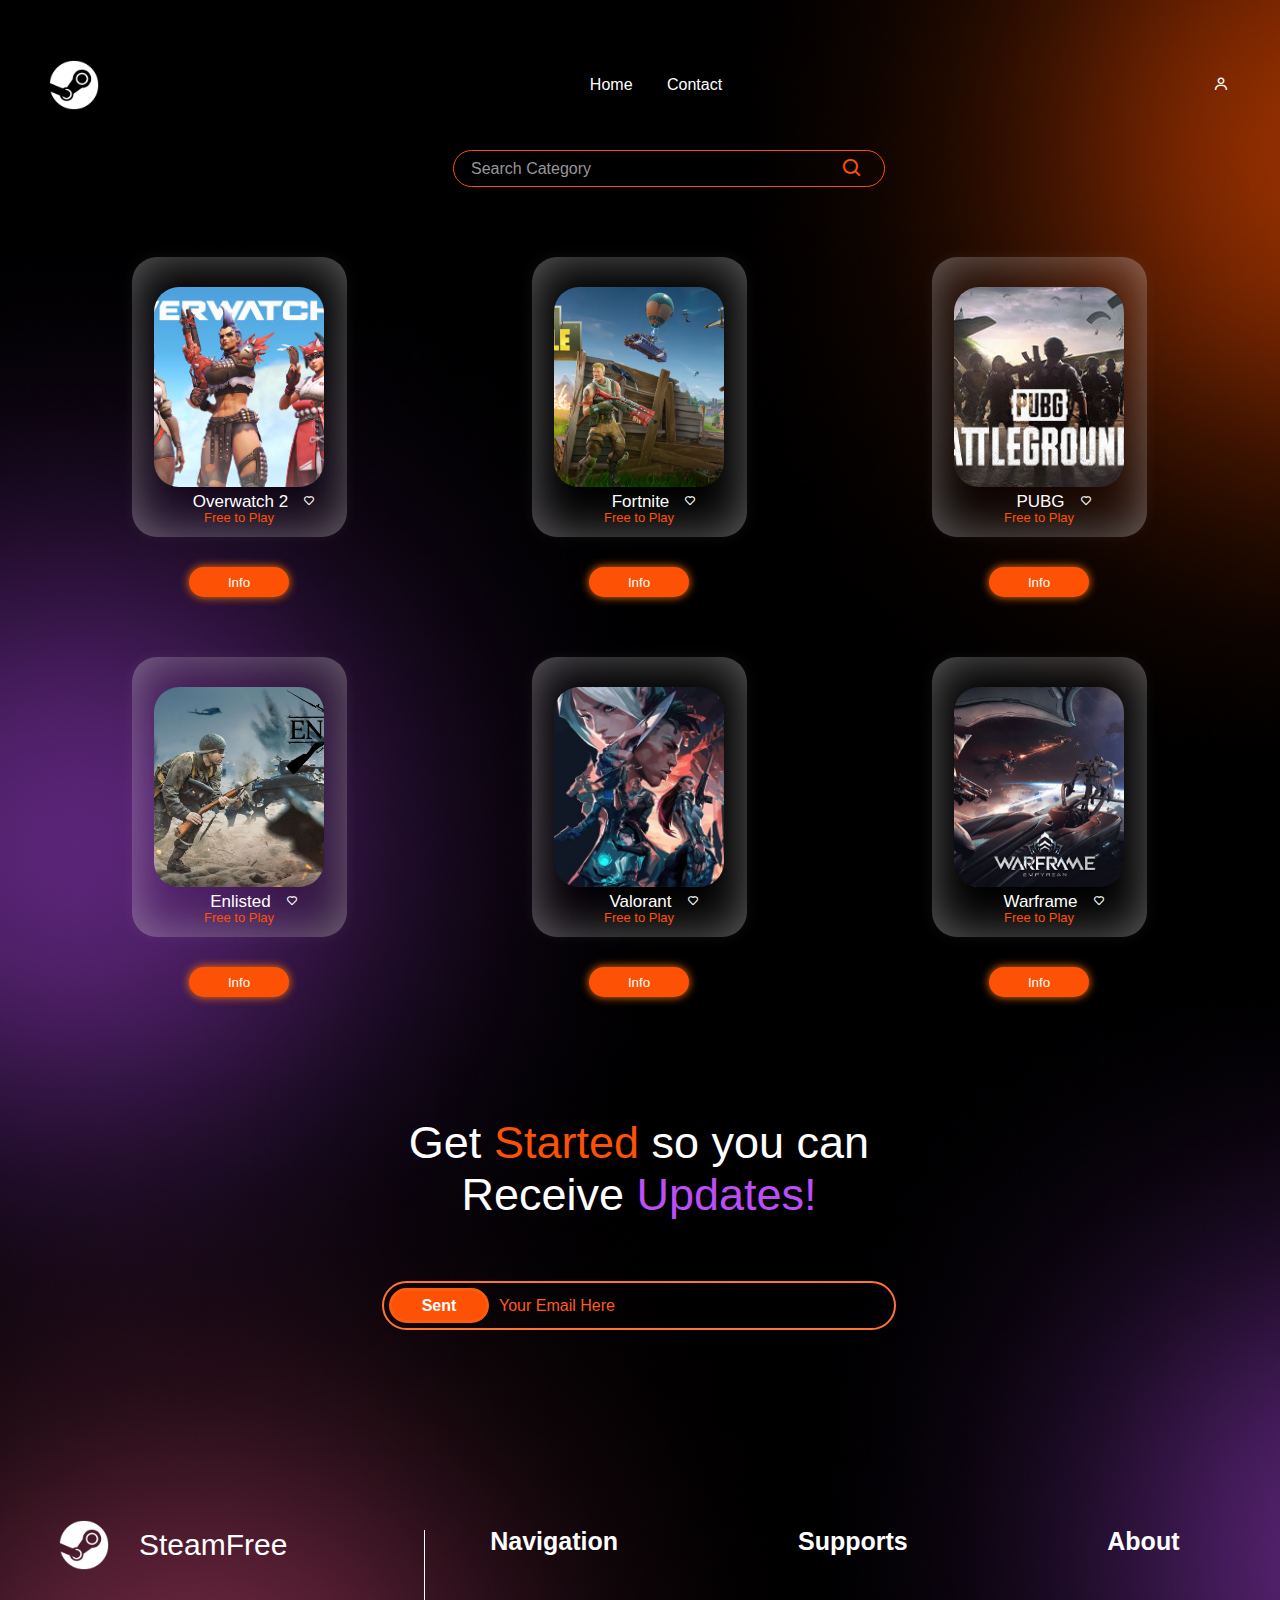
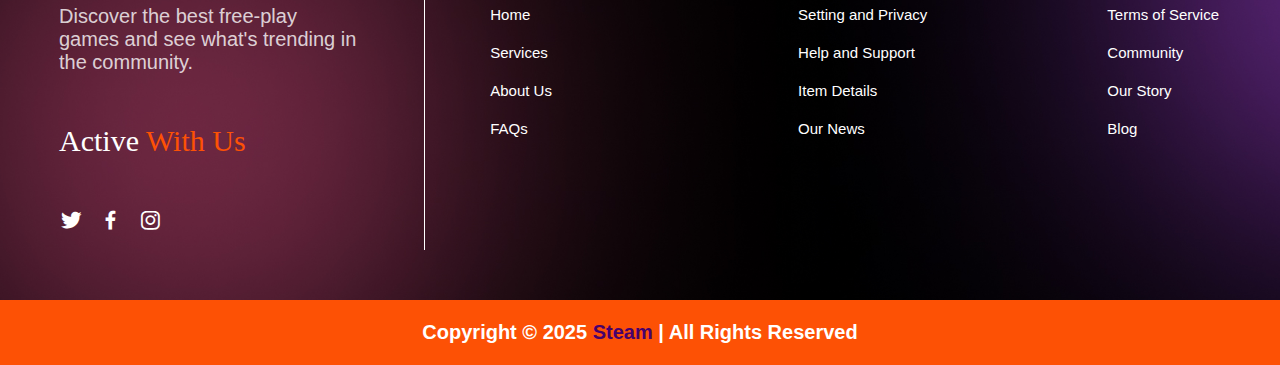
==== HTML/catalog.html @ d7d96346 "se modificaron iconos" ====
<!DOCTYPE html>
<html lang="en">

<head>
    <meta charset="UTF-8">
    <meta name="viewport" content="width=device-width, initial-scale=1.0">
    <link rel="stylesheet" href="../CSS/catalog.css">
    <link href="https://api.fontshare.com/v2/css?f[]=nippo@200,300,400,500,700&display=swap" rel="stylesheet">
    <link href="https://api.fontshare.com/v2/css?f[]=satoshi@300,301,400,401,500,501,700,701,900,901&display=swap" rel="stylesheet">
    <link href='https://unpkg.com/boxicons@2.1.4/css/boxicons.min.css' rel='stylesheet'>
    <title>Explore Games</title>
</head>

<body>
<div class="general">
<!-----------------Navegación de la página------------->

    <header>
        <div class="logo">
            <img src="../assets/Logo.png" alt="Logo SteamFree" class="logo-img">
        </div>
        <nav>
            <a href="" class="nav-link">Home</a>
            <a href="" class="nav-link">Contact</a>
        </nav>
        <div class="icon-user">
            <a href="../HTML/Perfil.html"><i class='bx bx-user'></i></a>
        </div> 
    </header>
    
    <!----------Apartado Barra de búsqueda-------------->

    <div class="search-container">
        <div class="search-bar">
            <input type="text" placeholder="Search Category">
            <button>
                <i class='bx bx-search'></i></i>
            </button>
        </div>
    </div>

    <!--------Exploración Juegos----------------->

    <div class="game-cards">
        <div class="card-element">
            <div class="game-container">
                <div class="cards">
                    <div class="img-card">
                        <img src="../assets/overwatch.jpg" alt="Overwatch 2">
                    </div>
                <div class="text-card">
                    <div class="name-icon">
                        <h3>Overwatch 2</h3><i class='bx bx-heart'></i></i>
                    </div>
                    <p>Free to Play</p>
                </div>
                </div>
                <button class="button-card">Info</button>
            </div>
    
            <div class="game-container">
                <div class="cards">
                    <div class="img-card">
                        <img src="../assets/Fortniteproduct.jpg" alt="Fortnite">
                    </div>
                <div class="text-card">
                <div class="name-icon">
                    <h3>Fortnite</h3><i class='bx bx-heart'></i>
                </div>
                    <p>Free to Play</p>
                </div>
                </div>
                <button class="button-card">Info</button>
            </div>
    
            <div class="game-container">
                <div class="cards">
                    <div class="img-card">
                        <img src="../assets/pubg.jpg" alt="PUBG">
                    </div>
                <div class="text-card">
                <div class="name-icon">
                    <h3>PUBG</h3><i class='bx bx-heart'></i>
                </div>
                <p>Free to Play</p>
                </div>
                </div>
                <button class="button-card">Info</button>
            </div>
        </div>
        <div class="card-element">
            <div class="game-container">
                <div class="cards">
                    <div class="img-card">
                        <img src="../assets/enlisted.jpg" alt="Enlisted">
                    </div>
                <div class="text-card">
                    <div class="name-icon">
                        <h3>Enlisted</h3><i class='bx bx-heart'></i>
                    </div>
                    <p>Free to Play</p>
                </div>
                </div>
                <button class="button-card">Info</button>
            </div>
    
            <div class="game-container">
                <div class="cards">
                    <div class="img-card">
                        <img src="../assets/valorant.jpg" alt="Valorant">
                    </div>
                <div class="text-card">
                <div class="name-icon">
                    <h3>Valorant</h3><i class='bx bx-heart'></i>
                </div>
                    <p>Free to Play</p>
                </div>
                </div>
                <button class="button-card">Info</button>
            </div>
    
            <div class="game-container">
                <div class="cards">
                    <div class="img-card">
                        <img src="../assets/warframe.png" alt="Warframe">
                    </div>
                <div class="text-card">
                <div class="name-icon">
                    <h3>Warframe</h3><i class='bx bx-heart'></i>
                </div>
                <p>Free to Play</p>
                </div>
                </div>
                <button class="button-card">Info</button>
            </div>
        </div>
    </div>


    <!-------------Newsletter----------->

    <section id="newsletter">
            <div class="started-text">
                <h1>Get <span class="orange">Started</span> so you can</h1>
            </div>
            <div class="updates-text">
                <h1>Receive<span class="purple"> Updates!</span></h1>
            </div>
            
            <div class="newsletter-container">
                <button class="newsletter-button">Sent</button>
                <input type="email" class="newsletter-input" placeholder="Your Email Here">
            </div>
    </section>

<!------------------Footer Catalog---------------->

    <footer>
        <div class="footer-container">
            <div class="footer-left">
                <div class="logo">
                    <img src="../assets/Logo copy.png" alt="SteamFree">
                    <span>SteamFree</span>
                </div>
                <p>Discover the best free-play games and see what's trending in the community.</p>
                <div class="active-text">Active <span>With Us</span></div>

                <div class="social-icons">
                    <i class='bx bxl-twitter'></i>
                    <i class='bx bxl-facebook'></i>
                    <i class='bx bxl-instagram'></i>
                </div>
            </div>
            
            <div class="footer-divider"></div>

            <div class="footer-right">
                <div class="footer-column">
                    <h3>Navigation</h3>
                    <ul>
                        <li><a href="#">Home</a></li>
                        <li><a href="#">Services</a></li>
                        <li><a href="#">About Us</a></li>
                        <li><a href="#">FAQs</a></li>
                    </ul>
                </div>
    
                <div class="footer-column">
                    <h3>Supports</h3>
                    <ul>
                        <li><a href="#">Setting and Privacy</a></li>
                        <li><a href="#">Help and Support</a></li>
                        <li><a href="#">Item Details</a></li>
                        <li><a href="#">Our News</a></li>
                    </ul>
                </div>
    
                <div class="footer-column">
                    <h3>About</h3>
                    <ul>
                        <li><a href="#">Terms of Service</a></li>
                        <li><a href="#">Community</a></li>
                        <li><a href="#">Our Story</a></li>
                        <li><a href="#">Blog</a></li>
                    </ul>
                </div>
            </div>
        </div>
    </footer>
    
    </div>
    <div class="footer-bottom">
        <p>Copyright © 2025 <span>Steam</span> | All Rights Reserved</p>
    </div>

</body>
</html>
---- CSS/catalog.css ----
/*------estilos generales---------*/
body{
    background-image: url(../assets/backgorund-product.jpg);
    background-size: cover;
    margin-left: 0px;
    margin-right: 2px;
    margin-bottom: 0px;

}

.general{

    margin: 40px auto; 
    margin-bottom: 0;
    max-width: 1200px; 
    padding: 0 20px;
}

/*----------fin estilos generales----------*/

/*-------------estilos header-----------*/

header{
    display: flex;
    height: 70px;
    font-family: 'Satoshi', sans-serif;
    font-weight: 300;
    font-size: 1em;
    justify-content: space-between;
    align-items: center;
    padding: 10px;  
    
}

a{
    text-decoration: none;
    color: white;
}

header a:hover{
    color: #fd5105;
}

.logo{
    display: flex;
}

.logo-img{
    height: 50px;
    margin-right: 30px;
    filter:  invert(20%) brightness(1000%);
}

.nav-link{
    padding-right: 30px;
}

/*------------fin estilos header--------*/

/*-----------estilos barra búsqueda---------*/

.search-container{
    display: flex;
    justify-content: center;
    margin-top: 20px;
}

.search-bar{
    display: flex;
    width: 100%; 
    max-width: 400px; 
    height: 25px;
    border: 1px solid #fd5105;
    border-radius: 50px;
    padding: 5px 15px;
    margin-left: 60px;
    background: transparent;
    position: relative;
}

.search-bar input{
    flex: 1;
    font-family: 'Satoshi', sans-serif;
    border: none;
    background: transparent;
    outline: none;
    color: white;
    font-size: 1em;
}

.search-bar input::placeholder {
    color: rgba(255, 255, 255, 0.591);
    font-size: 1em;
}

.search-bar button {
    background: transparent;
    border: none;
    cursor: pointer;
}

.search-bar button i {
    color: #fd5105;
    font-size: 1.4rem;
}

/*---------fin estilos barra búsqueda----------*/

/*------------estilos cards--------------*/

.game-cards{
    display: flex;
    flex-direction: column;
}

.card-element{
    display: flex;
    padding: 0;
}


.game-container{
    display: flex;
    gap: 20px;
    flex-direction: column;
    align-items: center; 
    flex: 1;
}

.cards{
    
    margin-top: 70px;
    width: 195px;
    height: 260px;
    backdrop-filter: blur(0.8);
    -webkit-backdrop-filter: blur(0.8);
    border-radius: 25px;
    box-shadow: 
        inset 0 0 50px rgba(207, 205, 205, 0.486),
        0 0 15px rgba(210, 208, 208, 0.068);
    font-family: 'Nippo', sans-serif;
    display: flex;
    flex-direction: column;
    align-items: center;
    justify-content: center;
    text-align: center;
    padding: 10px;
    background-color: #f8f8f800   
}

.img-card img{
    display: flex;
    position: relative;
    width: 170px;
    height: 200px;
    margin-bottom: 5px;
    overflow: hidden;
    border-radius: 25px;
    object-fit: cover;
    object-position: center;
}

.name-icon{
    transition: color 0.3s ease;
    display: flex;
    align-items: center;
    color: white;
    i{
        margin-left: 15px;
        font-size: 12px;
    }
}

.name-icon:hover {
    color: #ff5500; 
}


.text-card h3{
    margin-top: 0;
    margin-left: 30px;
    margin-bottom: -2px;
    padding: 0;
    font-weight: 400;
    color: white;
    font-size: 17px;
}

.text-card p{
    margin: 0;
    margin-bottom: -13px;
    color: #fd5105;
    padding: 0;
    font-size: 13px;
}

.text-card{
    margin: 0;
    margin-bottom: -5px;
}


.button-card{
    margin-bottom: -10px;
    margin-top: 10px;
    width: 100px;
    height: 30px;
    background-color: #fd5105;
    border: none;
    border-radius: 30px;
    font-family: 'Satoshi', sans-serif;
    font-weight: 500;
    color: white;
    box-shadow: 0 0 10px rgba(255, 115, 0, 1);
    cursor: pointer;
}

.button-card:hover{
    background-color: rgb(227, 66, 48);
}

/*---------fin estilos cards---------*/

/*---------estilos newsletter-------*/


.started-text{
    display: flex;
    justify-content: center;
    color: white;
    margin-top: 100px;

    h1{
        font-family: 'Nippo', sans-serif;
        font-weight: 400;
        font-size: 45px;
        margin-bottom: 50px;
    }
}

.orange{
    color: #fd5105;
}

.updates-text{
    display: flex;
    justify-content: center;
    color: white;
    margin-top: -80px;

    h1{
        font-family: 'Nippo', sans-serif;
        font-weight: 400;
        font-size: 45px;
    }
}

.purple{
    color: #bb4ef7;
}

/*--------bar estilos newsletter-------*/

#newsletter{
    display: flex;
    flex-direction: column;
    align-items: center;
    justify-content: center;
}

.newsletter-container{
    align-items: center;
    margin-top: 30px;
    margin-bottom: 20px;
    border: 2px solid #ff7434;
    border-radius: 50px;
    padding: 5px;
    width:500px;
    background-color: transparent;
    height: 35px;
    display: flex;
}

.newsletter-input{
    flex-grow: 1;
    border: none;
    background: none;
    color: #ff4902;
    font-size: 16px;
    padding: 10px;
    outline: none;
}

.newsletter-input::placeholder{
    color: #ff5b1b;
}

.newsletter-button {
    background-color: #fd5105;
    color: white;
    height: 35px;
    width: 100px;
    border: 3px solid #ff5b10;
    padding: 10px 20px;
    border-radius: 50px;
    font-size: 16px;
    cursor: pointer;
    font-family: 'Satoshi', sans-serif;
    font-weight: 700;
    transition: 0.3s;
    display: flex;
    align-items: center;
    justify-content: center;
}

.newsletter-button:hover {
    background-color: #ff4400b9;
}

/*--------fin bar estilos newsletter-------*/

/*-------- estilos footer---------------*/

footer {
    margin-top: 150px;
    color: white;
}

.footer-container {
    padding: 20px;
    display: flex;
    justify-content: space-between;
    align-items: flex-start;
    flex-wrap: wrap;
    padding-bottom: 50px;
    font-family: 'Satoshi', sans-serif;
}

.footer-left {
    max-width: 300px;
}

.logo {
    display: flex;
    align-items: center;
    font-size: 30px;
    font-weight: normal;
}

.logo img {
    margin-right: 30px;
    height: 50px;
    filter: invert(20%) brightness(1000%);
}

.footer-left p {
    color: rgba(255, 255, 255, 0.8);
    margin-top: 35px;
    margin-bottom: 50px;
    font-size: 20px;
}

.active-text {
    margin-bottom: 50px;
    font-size: 30px;
    color: white;
    font-family: 'Nippo';
}

.active-text span {
    color: #fd5105;
}


.social-icons i {
    font-size: 25px;
    margin-right: 10px;
    cursor: pointer;
}

.social-icons i:hover {
    color: #fd5105;
    transition: color 0.3s ease;
}

.footer-right {
    display: flex;
    gap: 180px;
}

.footer-divider {
    width: 1px;
    padding:0;
    height: 320px;
    background: rgba(255, 255, 255);
    margin-top: 10px;
    margin-bottom: 0;
}

.footer-column h3 {
    font-size: 25px;
    margin-bottom: 50px;
    color: white;
    margin-top: 7px;
}

.footer-column ul {
    list-style: none;
    padding: 0;
}

.footer-column ul li {
    margin-bottom: 20px;
}

.footer-column ul li a {
    text-decoration: none;
    color: #FFFFFF;
    font-size: 15px;
    transition: color 0.3s ease;
}

.footer-column ul li a:hover {
    color: #fd5105;
}

.footer-bottom {
    text-align: center;
    padding: 1px;
    background: #fd5105;
    color: white;
    font-size: 20px;
    font-weight: bold;
    width: 100%;
}


.footer-bottom p {
    font-family: 'Satoshi',sans-serif;
}

.footer-bottom span {
    color: #47006C;
}
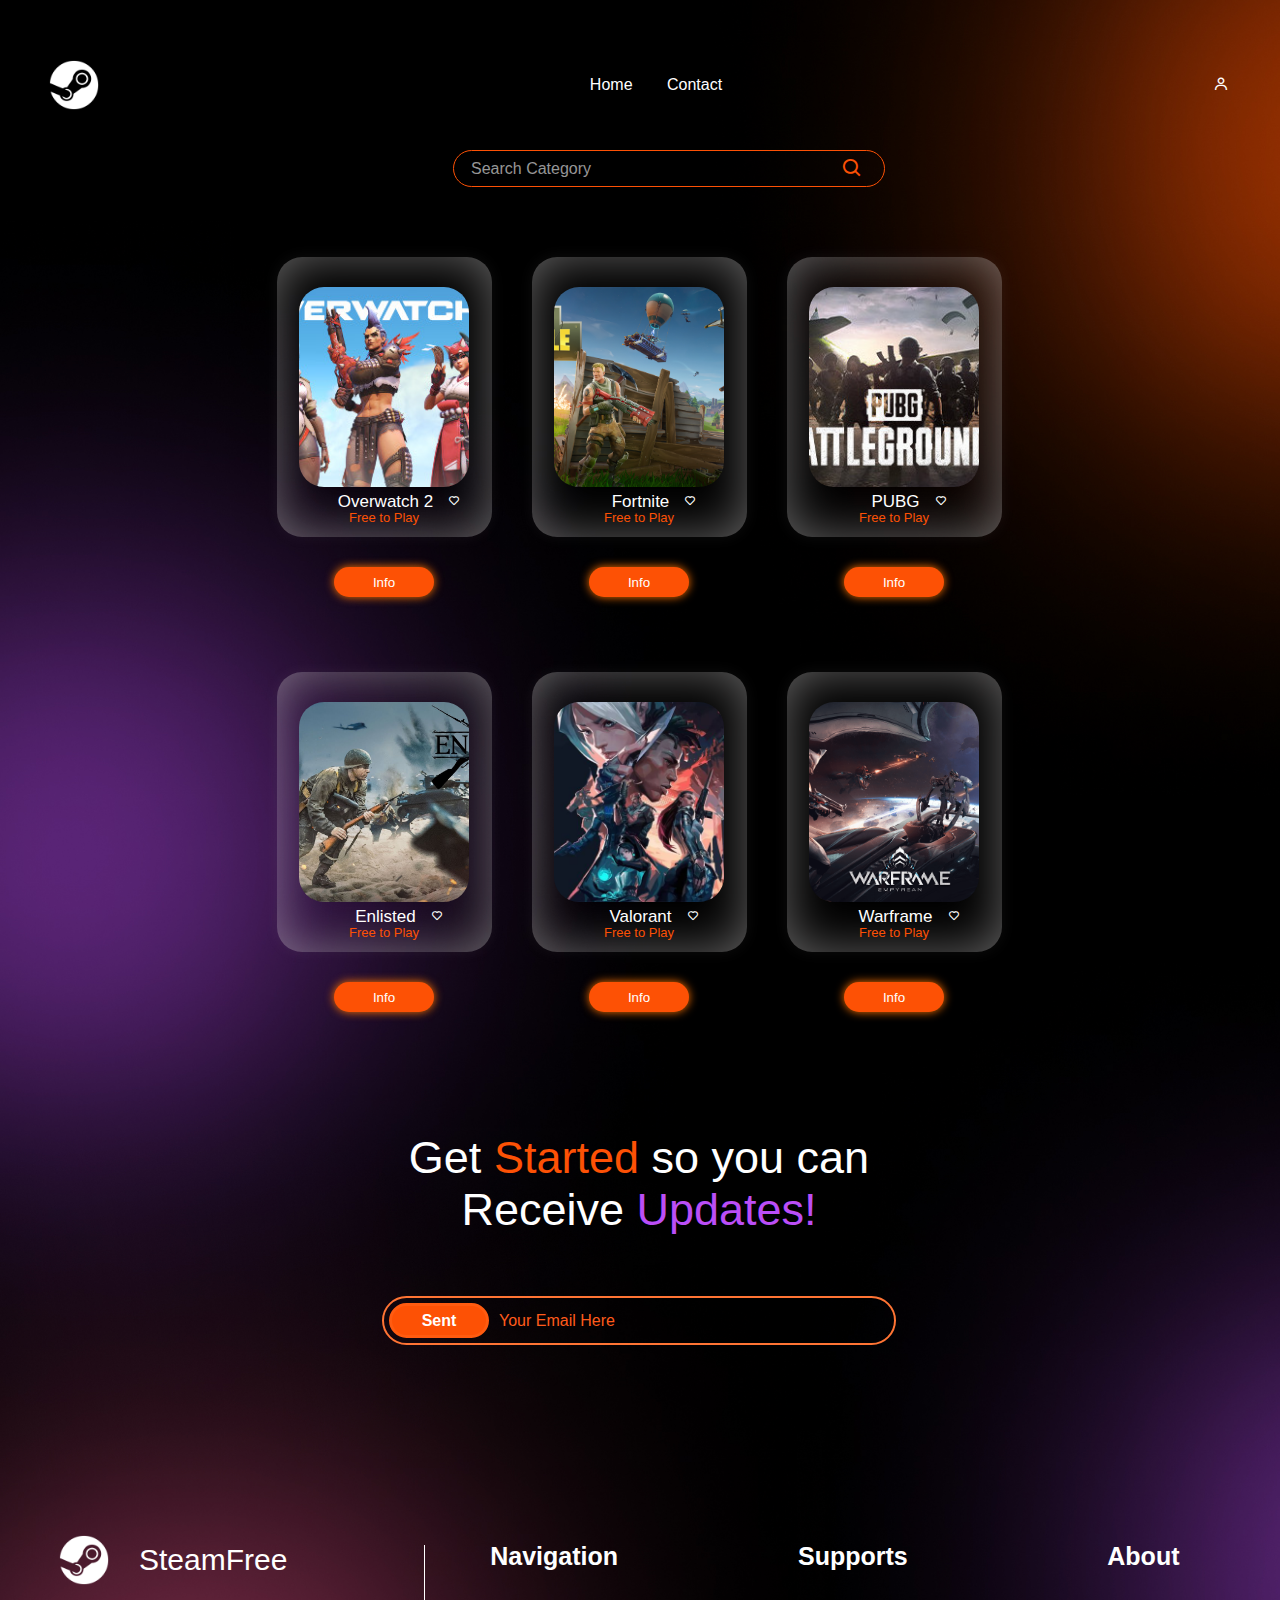
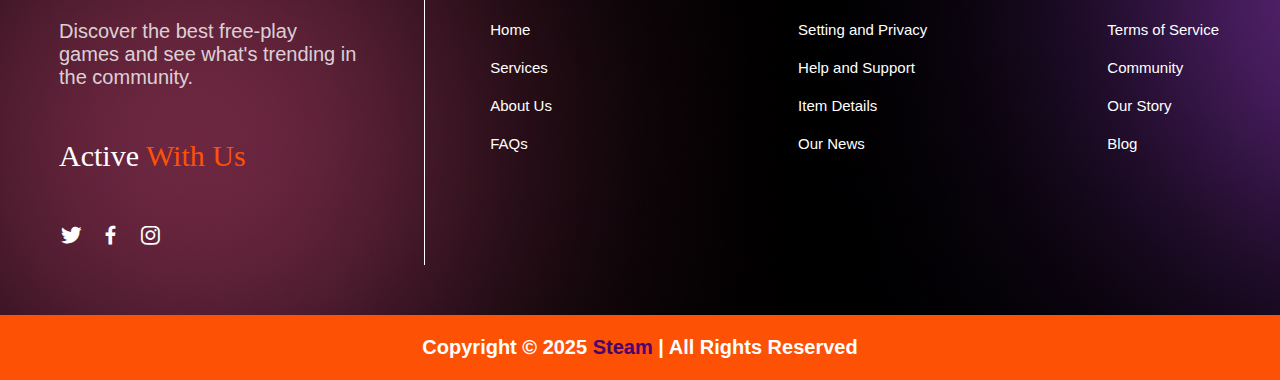
==== commit 61c9c197: "se agregó grid a cards" ====
--- a/HTML/catalog.html
+++ b/HTML/catalog.html
@@ -42,7 +42,6 @@
     <!--------Exploración Juegos----------------->
 
     <div class="game-cards">
-        <div class="card-element">
             <div class="game-container">
                 <div class="cards">
                     <div class="img-card">
@@ -87,8 +86,7 @@
                 </div>
                 <button class="button-card">Info</button>
             </div>
-        </div>
-        <div class="card-element">
+
             <div class="game-container">
                 <div class="cards">
                     <div class="img-card">
@@ -133,7 +131,6 @@
                 </div>
                 <button class="button-card">Info</button>
             </div>
-        </div>
     </div>
 
 
--- a/CSS/catalog.css
+++ b/CSS/catalog.css
@@ -110,13 +110,13 @@
 /*------------estilos cards--------------*/
 
 .game-cards{
-    display: flex;
-    flex-direction: column;
-}
-
-.card-element{
-    display: flex;
-    padding: 0;
+    display: grid;
+    grid-template-columns: repeat(3, 1fr); 
+    gap: 15px;
+    justify-items: center;
+    align-items: center;
+    margin: 0 auto;
+    max-width: 750px; 
 }
 
 
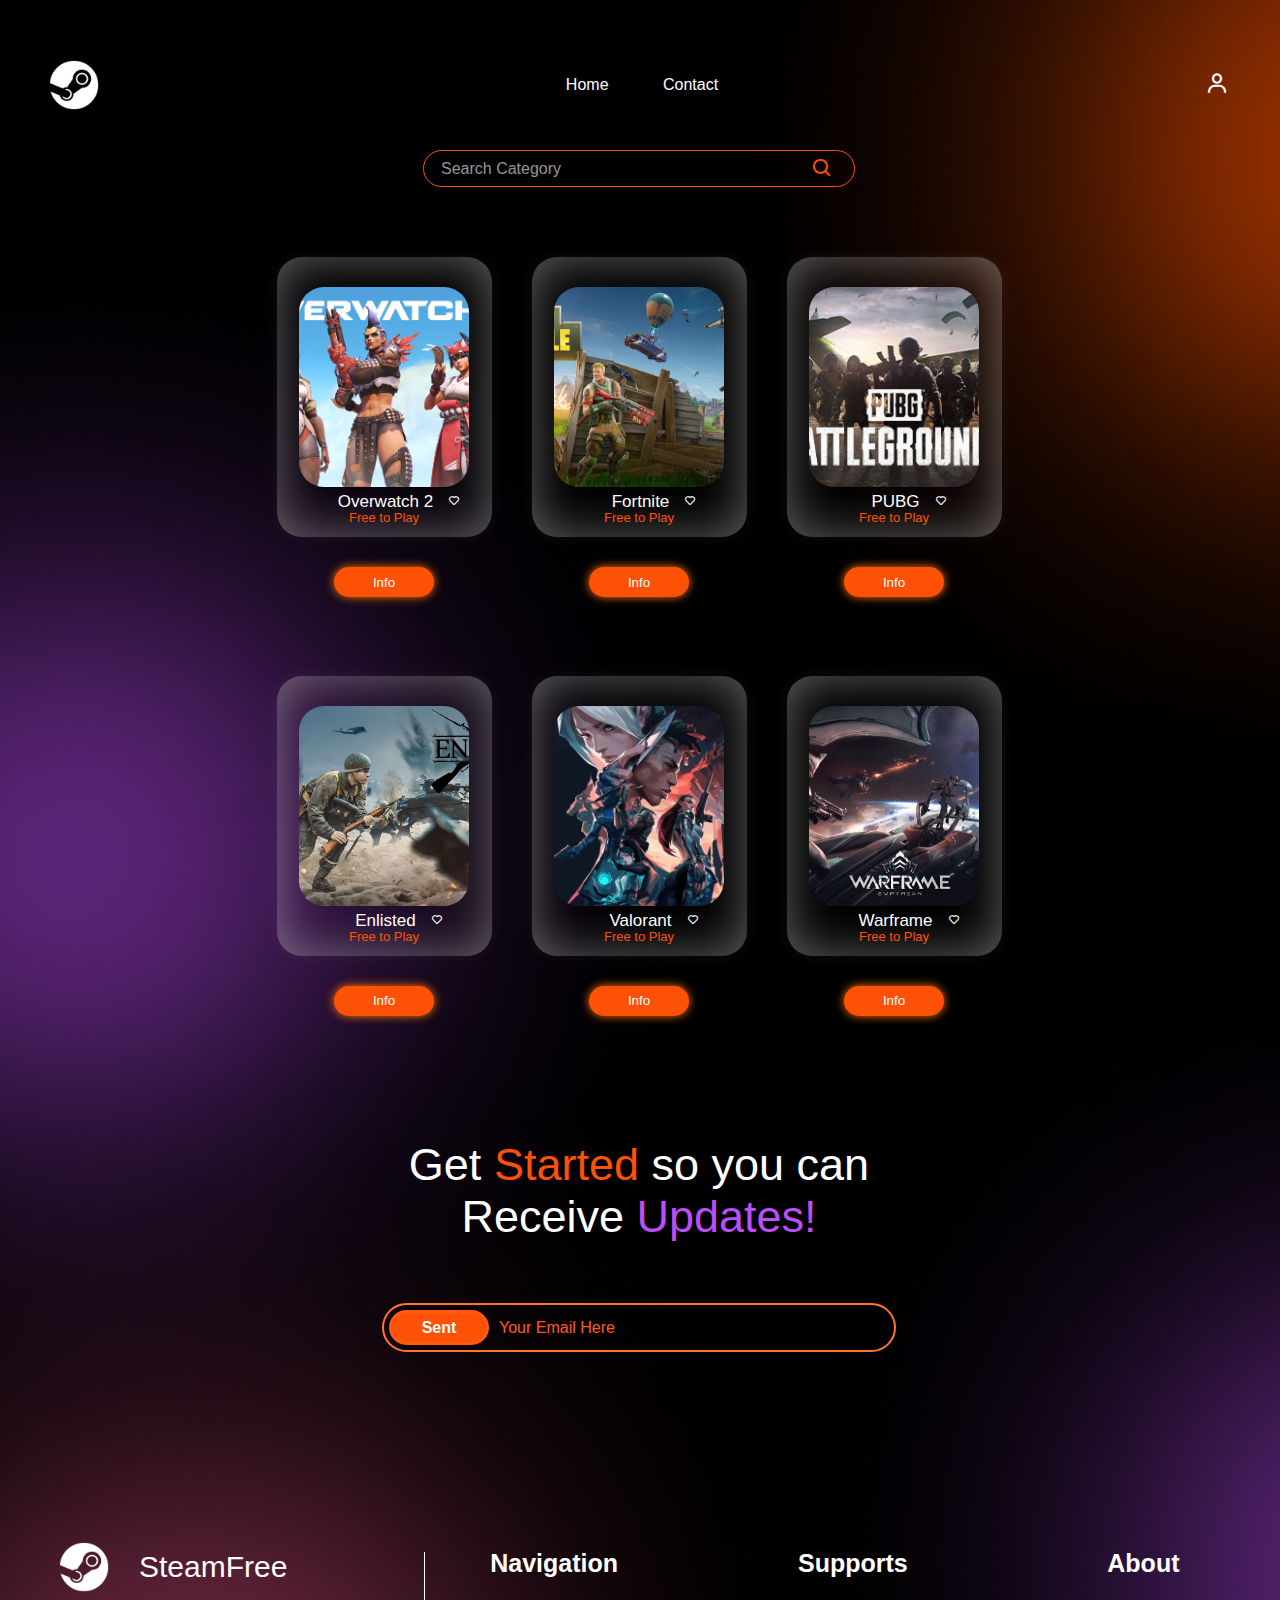
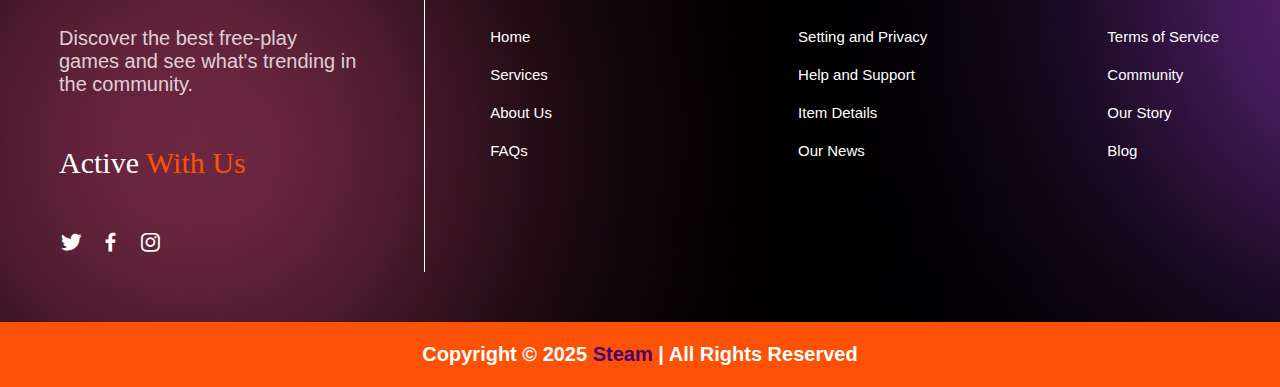
==== commit b7ee1d07: "se añadió link en botones de catalog" ====
--- a/HTML/catalog.html
+++ b/HTML/catalog.html
@@ -8,6 +8,7 @@
     <link href="https://api.fontshare.com/v2/css?f[]=nippo@200,300,400,500,700&display=swap" rel="stylesheet">
     <link href="https://api.fontshare.com/v2/css?f[]=satoshi@300,301,400,401,500,501,700,701,900,901&display=swap" rel="stylesheet">
     <link href='https://unpkg.com/boxicons@2.1.4/css/boxicons.min.css' rel='stylesheet'>
+    <link rel="icon" type="image/png" sizes="32x32" href="../assets/favicon-32x32.png">
     <title>Explore Games</title>
 </head>
 
@@ -54,7 +55,9 @@
                     <p>Free to Play</p>
                 </div>
                 </div>
-                <button class="button-card">Info</button>
+                <a href="#">
+                    <button class="button-card">Info</button>
+                </a>
             </div>
     
             <div class="game-container">
@@ -69,7 +72,9 @@
                     <p>Free to Play</p>
                 </div>
                 </div>
-                <button class="button-card">Info</button>
+                <a href="product.html">
+                    <button class="button-card">Info</button>
+                </a>
             </div>
     
             <div class="game-container">
@@ -84,7 +89,9 @@
                 <p>Free to Play</p>
                 </div>
                 </div>
-                <button class="button-card">Info</button>
+                <a href="#">
+                    <button class="button-card">Info</button>
+                </a>
             </div>
 
             <div class="game-container">
@@ -99,7 +106,9 @@
                     <p>Free to Play</p>
                 </div>
                 </div>
-                <button class="button-card">Info</button>
+                <a href="#">
+                    <button class="button-card">Info</button>
+                </a>
             </div>
     
             <div class="game-container">
@@ -114,7 +123,9 @@
                     <p>Free to Play</p>
                 </div>
                 </div>
-                <button class="button-card">Info</button>
+                <a href="#">
+                    <button class="button-card">Info</button>
+                </a>
             </div>
     
             <div class="game-container">
@@ -129,7 +140,9 @@
                 <p>Free to Play</p>
                 </div>
                 </div>
-                <button class="button-card">Info</button>
+                <a href="#">
+                    <button class="button-card">Info</button>
+                </a>
             </div>
     </div>
 
--- a/CSS/catalog.css
+++ b/CSS/catalog.css
@@ -33,6 +33,11 @@
     
 }
 
+.icon-user i{
+    font-size: 24px;
+}
+
+
 a{
     text-decoration: none;
     color: white;
@@ -53,8 +58,12 @@
 }
 
 .nav-link{
-    padding-right: 30px;
-}
+    padding-right: 50px;
+    align-items: center;
+    justify-content: center;
+}
+
+
 
 /*------------fin estilos header--------*/
 
@@ -74,7 +83,6 @@
     border: 1px solid #fd5105;
     border-radius: 50px;
     padding: 5px 15px;
-    margin-left: 60px;
     background: transparent;
     position: relative;
 }
@@ -129,7 +137,6 @@
 }
 
 .cards{
-    
     margin-top: 70px;
     width: 195px;
     height: 260px;
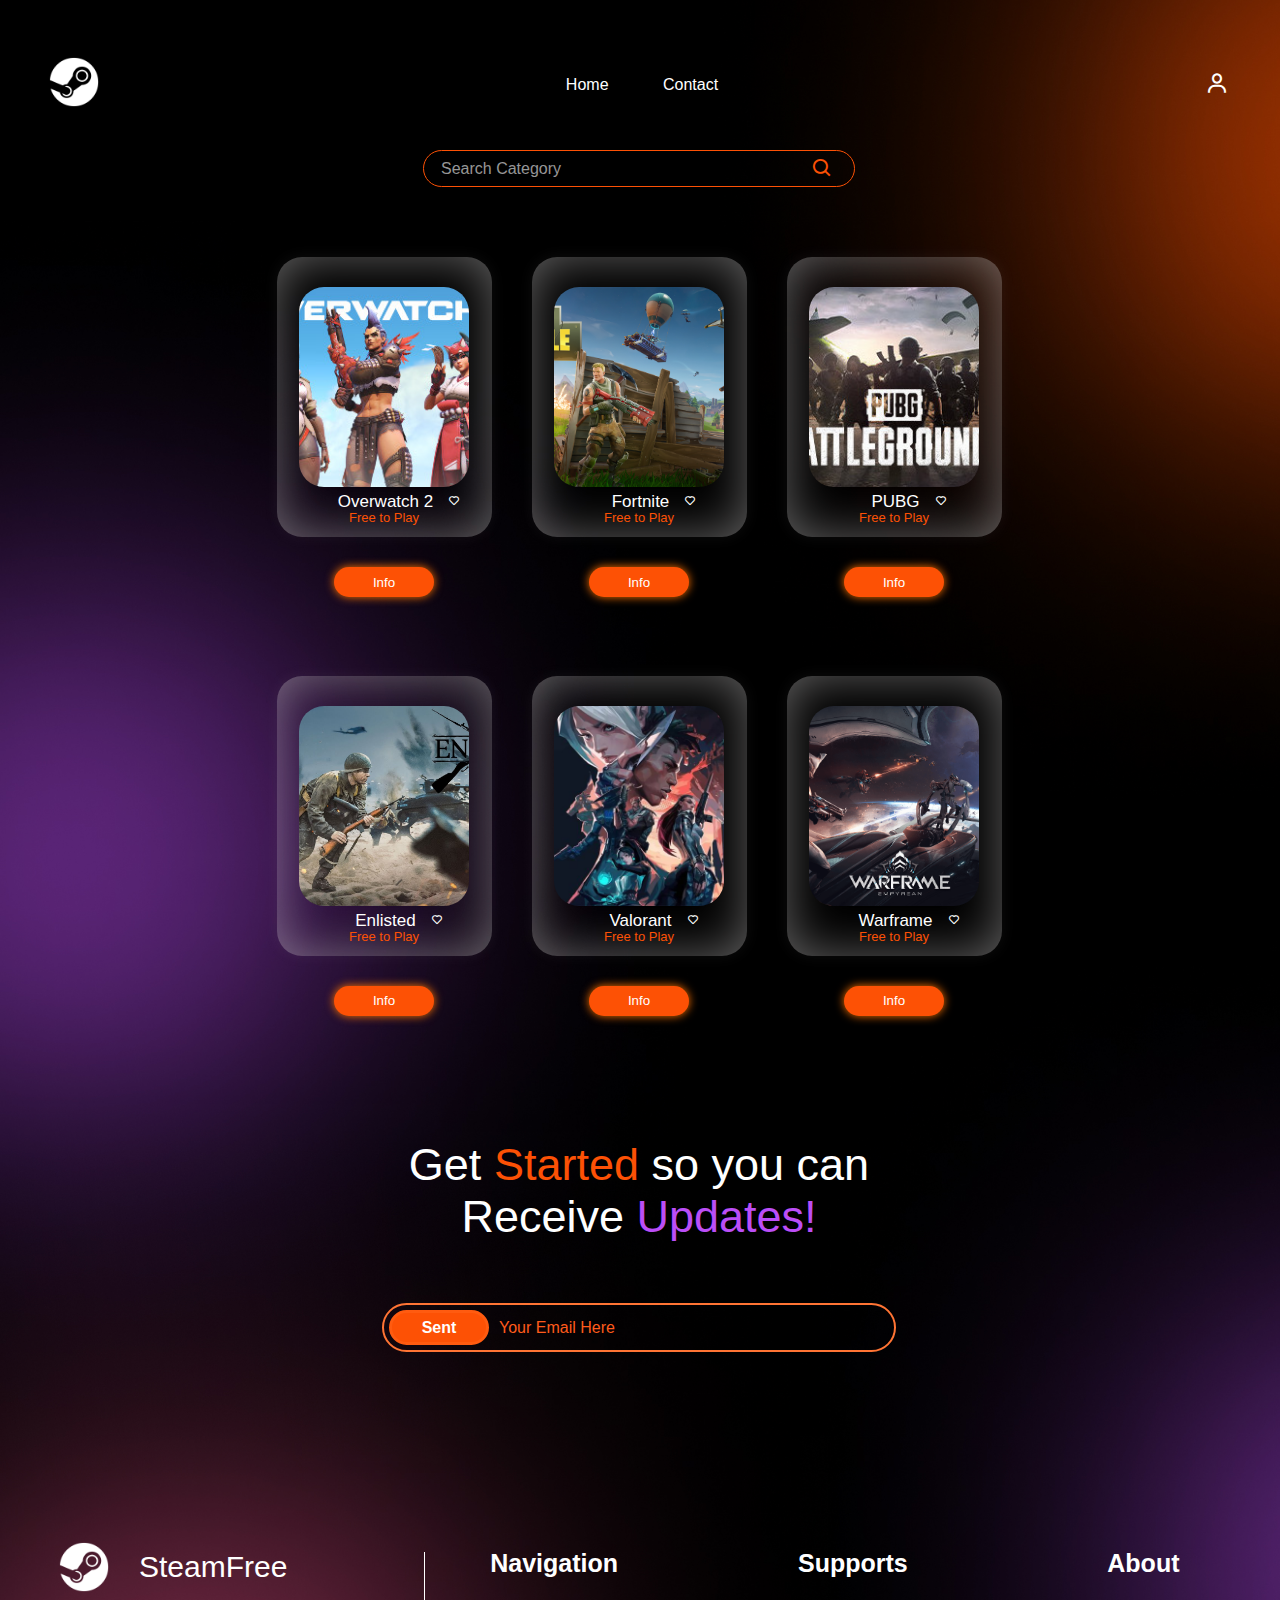
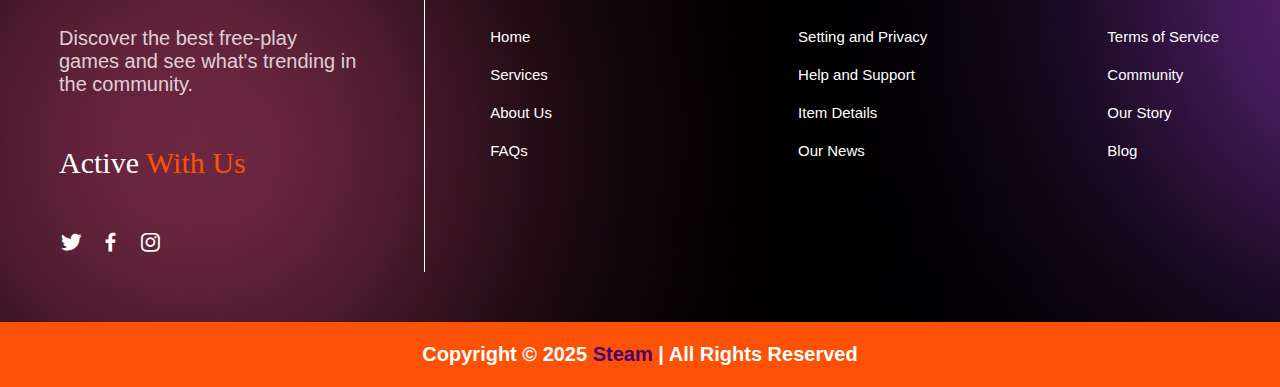
==== commit 1f890209: "se añadió link en nav catalog" ====
--- a/HTML/catalog.html
+++ b/HTML/catalog.html
@@ -18,11 +18,13 @@
 
     <header>
         <div class="logo">
-            <img src="../assets/Logo.png" alt="Logo SteamFree" class="logo-img">
+            <a href="Main.html">
+                <img src="../assets/Logo.png" alt="Logo SteamFree" class="logo-img">
+            </a>
         </div>
         <nav>
-            <a href="" class="nav-link">Home</a>
-            <a href="" class="nav-link">Contact</a>
+            <a href="Main.html" class="nav-link">Home</a>
+            <a href="#newsletter" class="nav-link">Contact</a>
         </nav>
         <div class="icon-user">
             <a href="../HTML/Perfil.html"><i class='bx bx-user'></i></a>
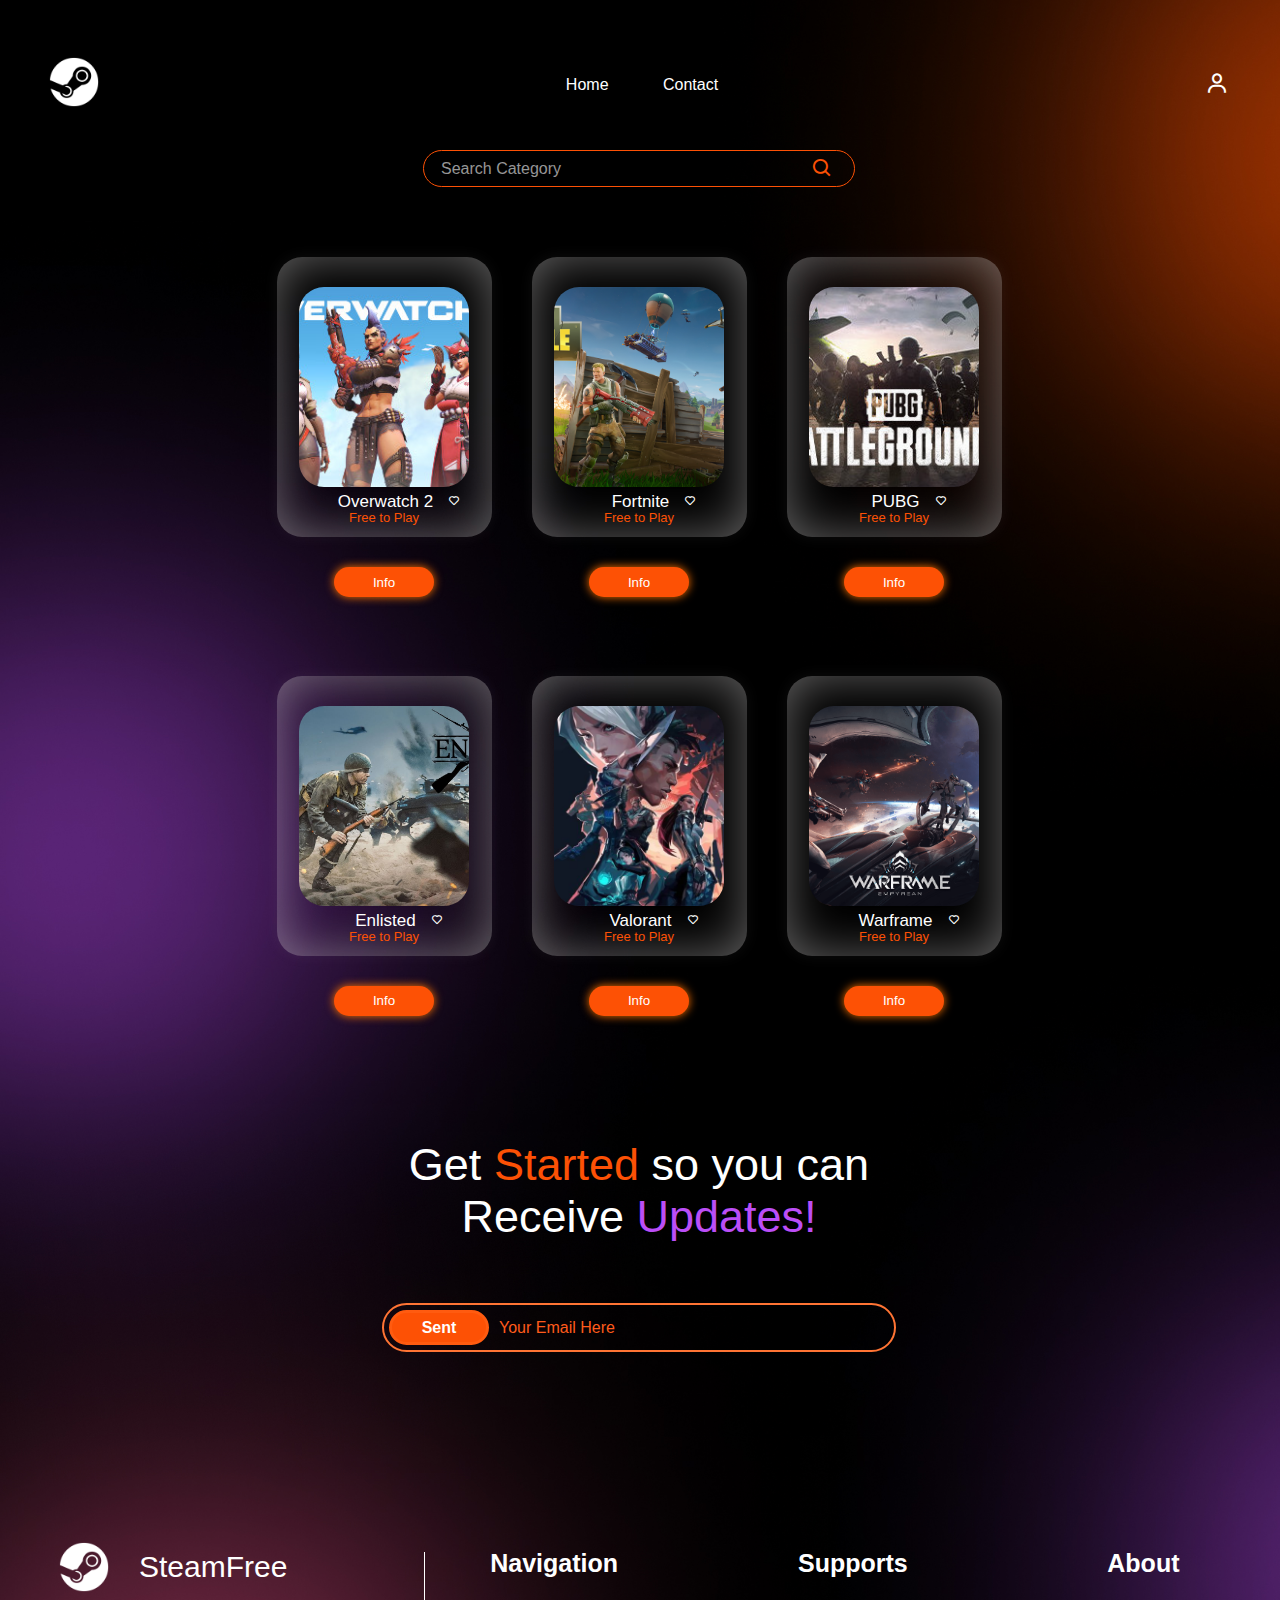
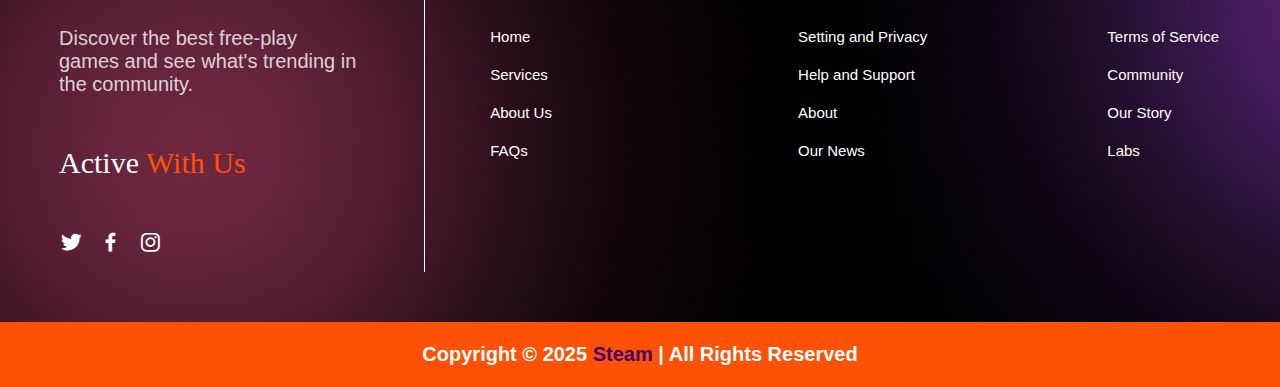
==== commit b3770676: "se agregó footer con links" ====
--- a/HTML/catalog.html
+++ b/HTML/catalog.html
@@ -167,63 +167,70 @@
 
 <!------------------Footer Catalog---------------->
 
-    <footer>
-        <div class="footer-container">
-            <div class="footer-left">
-                <div class="logo">
-                    <img src="../assets/Logo copy.png" alt="SteamFree">
-                    <span>SteamFree</span>
-                </div>
-                <p>Discover the best free-play games and see what's trending in the community.</p>
-                <div class="active-text">Active <span>With Us</span></div>
-
-                <div class="social-icons">
+<footer>
+    <div class="footer-container">
+        <div class="footer-left">
+            <div class="logo">
+                <img src="../assets/Logo copy.png" alt="SteamFree">
+                <span>SteamFree</span>
+            </div>
+            <p>Discover the best free-play games and see what's trending in the community.</p>
+            <div class="active-text">Active <span>With Us</span></div>
+
+            <div class="social-icons">
+                <a href="https://x.com/?lang=es" target="_blank">
                     <i class='bx bxl-twitter'></i>
+                </a>
+                <a href="https://www.facebook.com/?locale=es_LA" target="_blank">
                     <i class='bx bxl-facebook'></i>
+                </a>
+                <a href="https://www.instagram.com/" target="_blank">
                     <i class='bx bxl-instagram'></i>
-                </div>
-            </div>
-            
-            <div class="footer-divider"></div>
-
-            <div class="footer-right">
-                <div class="footer-column">
-                    <h3>Navigation</h3>
-                    <ul>
-                        <li><a href="#">Home</a></li>
-                        <li><a href="#">Services</a></li>
-                        <li><a href="#">About Us</a></li>
-                        <li><a href="#">FAQs</a></li>
-                    </ul>
-                </div>
-    
-                <div class="footer-column">
-                    <h3>Supports</h3>
-                    <ul>
-                        <li><a href="#">Setting and Privacy</a></li>
-                        <li><a href="#">Help and Support</a></li>
-                        <li><a href="#">Item Details</a></li>
-                        <li><a href="#">Our News</a></li>
-                    </ul>
-                </div>
-    
-                <div class="footer-column">
-                    <h3>About</h3>
-                    <ul>
-                        <li><a href="#">Terms of Service</a></li>
-                        <li><a href="#">Community</a></li>
-                        <li><a href="#">Our Story</a></li>
-                        <li><a href="#">Blog</a></li>
-                    </ul>
-                </div>
-            </div>
-        </div>
-    </footer>
-    
-    </div>
-    <div class="footer-bottom">
-        <p>Copyright © 2025 <span>Steam</span> | All Rights Reserved</p>
-    </div>
+                </a>
+            </div>
+        </div>
+        
+        <div class="footer-divider"></div>
+
+        <div class="footer-right">
+            <div class="footer-column">
+                <h3>Navigation</h3>
+                <ul>
+                    <li><a href="Main.html">Home</a></li>
+                    <li><a href="https://help.steampowered.com/es/" target="_blank">Services</a></li>
+                    <li><a href="https://store.steampowered.com/about/" target="_blank">About Us</a></li>
+                    <li><a href="https://steamcommunity.com/" target="_blank">FAQs</a></li>
+                </ul>
+            </div>
+
+            <div class="footer-column">
+                <h3>Supports</h3>
+                <ul>
+                    <li><a href="https://help.steampowered.com/es/wizard/HelpWithAccount" target="_blank">Setting and Privacy</a></li>
+                    <li><a href="https://help.steampowered.com/es/wizard/HelpWithGame" target="_blank">Help and Support</a></li>
+                    <li><a href="https://store.steampowered.com/about/" target="_blank">About</a></li>
+                    <li><a href="https://store.steampowered.com/news/" target="_blank">Our News</a></li>
+                </ul>
+            </div>
+
+            <div class="footer-column">
+                <h3>About</h3>
+                <ul>
+                    <li><a href="https://help.steampowered.com/es/" target="_blank">Terms of Service</a></li>
+                    <li><a href="https://steamcommunity.com/" target="_blank">Community</a></li>
+                    <li><a href="https://store.steampowered.com/about/" target="_blank">Our Story</a></li>
+                    <li><a href="https://store.steampowered.com/labs/" target="_blank">Labs</a></li>
+                </ul>
+            </div>
+        </div>
+    </div>
+    </div>
+</footer>
+
+</div>
+<div class="footer-bottom">
+    <p>Copyright © 2025 <span>Steam</span> | All Rights Reserved</p>
+</div>
 
 </body>
 </html>